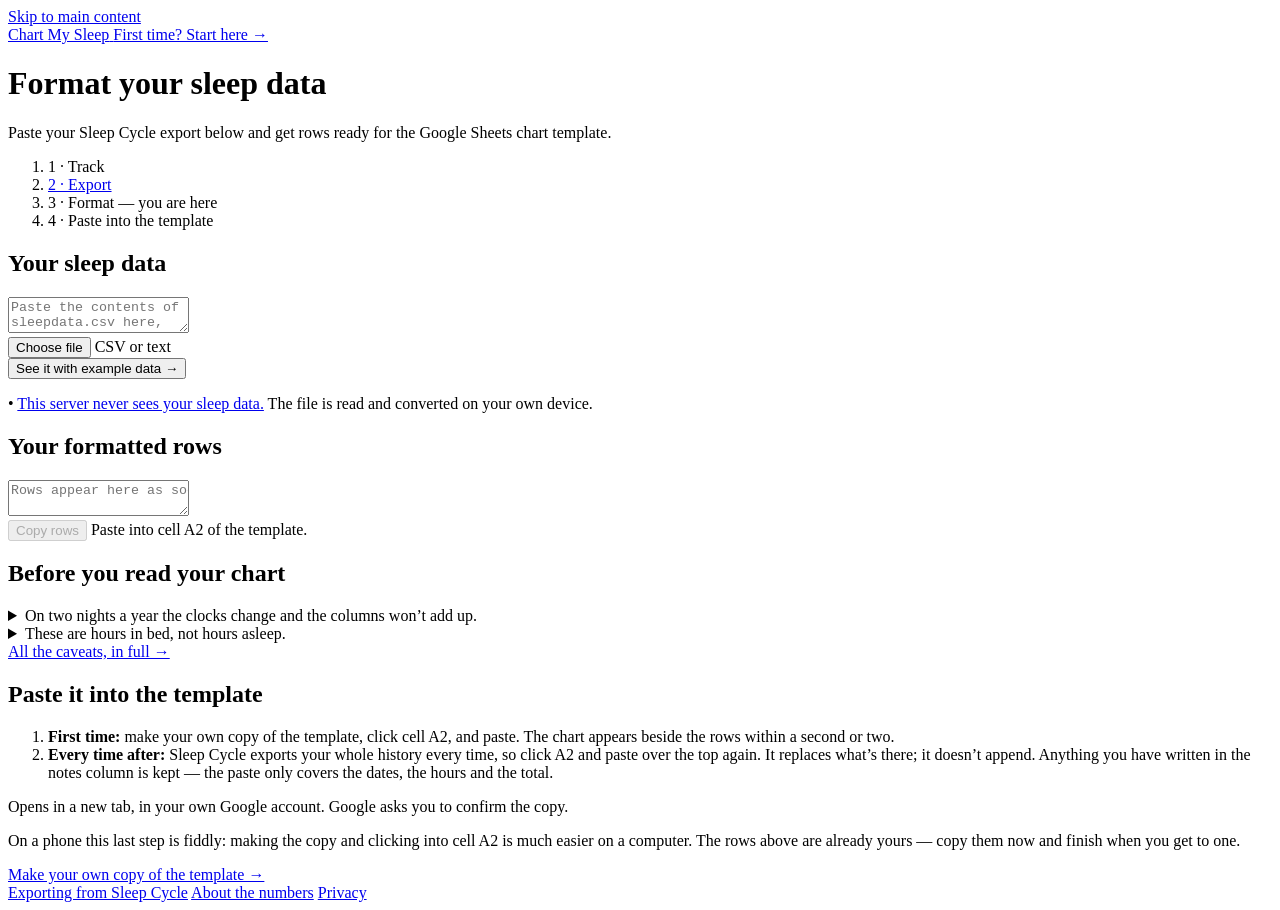
==== docs/chart/index.html @ e3c2ecb9 "feat(errors): give each failure its own message and recovery line The module raised one string for a" ====
<!DOCTYPE html>
<html lang="en">
<head>
<meta charset="utf-8">
<meta name="viewport" content="width=device-width, initial-scale=1">

<title>Format your sleep data — Chart My Sleep</title>
<meta name="description" content="Paste a Sleep Cycle export and get rows ready for the Google Sheets sleep chart template. Runs entirely in your browser; this server never sees your sleep data.">

<meta property="og:type" content="website">
<meta property="og:title" content="Format your sleep data — Chart My Sleep">
<meta property="og:description" content="Paste a Sleep Cycle export and get rows for the Google Sheets chart template. Nothing leaves your browser.">
<meta property="og:url" content="https://josh5a.github.io/sleep-data-processor/chart/">
<meta property="og:image" content="https://josh5a.github.io/sleep-data-processor/images/og-chart.png">
<meta name="twitter:card" content="summary_large_image">

<link rel="icon" href="../favicon.svg" type="image/svg+xml">

<!-- Self-hosted, so preloading is worth it: the wordmark is the largest type on
     the page and a swap-in after first paint is the most visible reflow here.
     crossorigin is required even same-origin, or the preload doesn't match the
     font request and the file is fetched twice. -->
<link rel="preload" href="../fonts/manrope-var.woff2" as="font" type="font/woff2" crossorigin>
<link rel="preload" href="../fonts/vollkorn-400.woff2" as="font" type="font/woff2" crossorigin>

<link rel="stylesheet" href="../fonts.css">
<link rel="stylesheet" href="../tokens.css">
<link rel="stylesheet" href="../style.css">
</head>
<body>

<div class="page">
  <a class="skip" href="#main">Skip to main content</a>

  <div class="shell shell--tool">

    <nav class="masthead" aria-label="Site">
      <a class="lockup" href="../">
        <span class="mark" aria-hidden="true">
          <span class="mark__moon"></span>
          <span class="mark__bars"><span></span><span></span><span></span></span>
        </span>
        <span class="wordmark">Chart My Sleep</span>
      </a>
      <a class="tap masthead__aside" href="../">First time? Start here &rarr;</a>
    </nav>

    <main id="main" tabindex="-1">

      <header class="page-head">
        <h1>Format your sleep data</h1>
        <p class="lede">Paste your Sleep Cycle export below and get rows ready for the Google Sheets chart template.</p>
      </header>

      <!-- Position strip. Steps 1 and 2 are places on this site you may still
           need; 3 is where you are; 4 is not a link, because the template has
           its own section below with the explanation next to it. -->
      <nav class="steps" aria-label="Where you are">
        <ol>
          <!-- Step 1 is not a link: /track was decided against (DESIGN.md §9, and
               the someday list in dev/last-20-plan.md §8). The "not tracking yet?"
               note on / carries it instead. A pill that pointed here 404'd. -->
          <li><span class="pill">1 &middot; Track</span></li>
          <li><a class="pill" href="../export/">2 &middot; Export</a></li>
          <li><span class="pill" aria-current="step">3 &middot; Format &mdash; you are here</span></li>
          <li><span class="pill">4 &middot; Paste into the template</span></li>
        </ol>
      </nav>

      <section class="io">
        <h2 class="section-title" id="lbl-in">Your sleep data</h2>

        <textarea id="input" class="databox" aria-labelledby="lbl-in" spellcheck="false"
          placeholder="Paste the contents of sleepdata.csv here, or drop the file into this box — header row included."></textarea>

        <div class="row">
          <input type="file" id="file" accept=".csv,text/csv,text/plain" hidden
            aria-label="Choose a Sleep Cycle export file">
          <button type="button" class="btn btn--secondary" id="browse">Choose file</button>
          <span class="meta" id="file-label">CSV or text</span>
        </div>

        <!-- L7. A visitor who arrived from a shared link has no export in hand;
             without this, /chart is a dead page for them. -->
        <button type="button" class="demo-link" id="demo">See it with example data &rarr;</button>

        <p class="hint">
          <span class="hint__dot" aria-hidden="true">&bull;</span>
          <span><a class="tap" href="../privacy/">This server never sees your sleep data.</a>
          The file is read and converted on your own device.</span>
        </p>
      </section>

      <section class="error" id="error" role="alert" hidden>
        <span class="error__msg" id="error-msg"></span>
        <span class="error__fix" id="error-fix"></span>
        <a class="tap error__link" id="error-link" href="../export/">See how to export from Sleep Cycle &rarr;</a>
      </section>

      <section class="io io--out">
        <div class="io__head">
          <h2 class="section-title" id="lbl-out">Your formatted rows</h2>
          <span class="status" id="status" aria-live="polite"></span>
        </div>

        <textarea id="output" class="databox" aria-labelledby="lbl-out" readonly wrap="off"
          spellcheck="false" placeholder="Rows appear here as soon as there's data to format."></textarea>

        <div class="row row--wide">
          <button type="button" class="btn" id="copy" disabled>Copy rows</button>
          <span class="meta">Paste into cell A2 of the template.</span>
          <!-- A name change on the element that already has focus is announced
               inconsistently, so the confirmation gets its own live region — and
               says what went to the clipboard, which "Copied" doesn't. -->
          <span class="sr-only" id="copy-announce" aria-live="polite"></span>
        </div>
      </section>

      <!-- Caveats sit between the output and the template link, not after it.
           DESIGN.md §8.6: at the moment they matter, before the user goes to
           look at their chart. The template link opens in a new tab, so
           anything below it is read by nobody on their first pass. -->
      <section class="notes">
        <h2 class="section-title">Before you read your chart</h2>
        <details>
          <summary>On two nights a year the clocks change and the columns won&rsquo;t add up.</summary>
          <p>Twice a year a day isn&rsquo;t 24 hours long. On the night the clocks go back, 1am happens
          twice — both hours land in the single 1am column, so the columns come up an hour short. On
          the night they go forward, 2am never happens at all. Either way the total at the end of the
          row is your real sleep time, so it&rsquo;s the columns that are off, not the total.</p>
        </details>
        <details>
          <summary>These are hours in bed, not hours asleep.</summary>
          <p>The hours come from what Sleep Cycle recorded as time in bed, which runs a little longer
          than the time you were actually asleep.</p>
        </details>
        <a href="../notes/">All the caveats, in full &rarr;</a>
      </section>

      <section class="handoff">
        <h2 class="section-title">Paste it into the template</h2>
        <!-- L2 and L3. The first-time path and the update path are different
             instructions, and the returning user pastes far more often than
             the first-timer does. L3: say what should happen, so a user who
             pastes and sees nothing knows it went wrong. -->
        <ol class="handoff__list">
          <li><strong>First time:</strong> make your own copy of the template, click cell A2, and
          paste. The chart appears beside the rows within a second or two.</li>
          <li><strong>Every time after:</strong> Sleep Cycle exports your whole history every time,
          so click A2 and paste over the top again. It replaces what&rsquo;s there; it doesn&rsquo;t
          append. Anything you have written in the notes column is kept &mdash; the paste only
          covers the dates, the hours and the total.</li>
        </ol>
        <p class="meta">Opens in a new tab, in your own Google account. Google asks you to confirm the copy.</p>
        <!-- L16. The visitor who arrived from a shared link is on a phone and
             cannot comfortably finish the job there. Said once, at the step it
             applies to, and only at the width where it is true. -->
        <p class="meta on-phone">On a phone this last step is fiddly: making the copy and clicking
        into cell A2 is much easier on a computer. The rows above are already yours &mdash; copy them
        now and finish when you get to one.</p>
        <a class="tap handoff__cta" id="template"
          href="https://docs.google.com/spreadsheets/d/1bae1Rd7Ow1-quu7ddtPsrhsauH6KFFqn4suwRdhfGoM/copy"
          target="_blank" rel="noreferrer">Make your own copy of the template &rarr;</a>
      </section>

    </main>

    <footer>
      <a class="tap" href="../export/">Exporting from Sleep Cycle</a>
      <a class="tap" href="../notes/">About the numbers</a>
      <a class="tap" href="../privacy/">Privacy</a>
    </footer>

  </div>
</div>

<script type="module">
// Relative path, not absolute: the site is served from /sleep-data-processor/,
// not the domain root, so /sleep-data-processor.js would 404 (B5.4).
import { processSleepData } from '../sleep-data-processor.js';
import { DEMO_CSV, DEMO_FILENAME } from '../demo-data.js';

const $ = (id) => document.getElementById(id);
const input = $('input'), output = $('output'), status = $('status');
const errorBox = $('error'), errorMsg = $('error-msg'), errorFix = $('error-fix');
const errorLink = $('error-link'), copyBtn = $('copy'), announce = $('copy-announce');
const fileInput = $('file'), fileLabel = $('file-label');

// The module raises the message; the page owns the recovery line and decides
// whether /export is the right place to send someone. DESIGN.md §8.5 and
// README.md §Interactions 6: the fix belongs to the FAILURE, not to the error
// block. A read failure is not a wrong file, so "most of the time this is the
// wrong file" is not said about it and it gets no export link — that advice is
// confident, plausible and wrong, and one shared line teaches people to stop
// reading the block at all.
const RECOVERY = {
    noRows:   { fix: 'Most of the time this is the wrong file.', offerExport: true },
    noTimes:  { fix: 'Most of the time this is the wrong file.', offerExport: true },
    noNights: { fix: 'If you opened or edited the file in a spreadsheet first, export a fresh copy.', offerExport: true },
    unread:   { fix: 'Choose it again, or open it and paste the contents into the box above.', offerExport: false },
};

let copyTimer = 0;

function showError(message, fix, offerExport, clearedRows) {
    errorMsg.textContent = message;
    errorFix.textContent = clearedRows
        ? fix + ' The rows from your last file have been cleared.'
        : fix;
    errorLink.hidden = !offerExport;
    errorBox.hidden = false;
}

// L15. Nights and a date range, not "N sessions → M rows": both halves are
// checkable against what the user expected to find.
function describe(text) {
    const rows = text.split('\n').filter((line) => line !== '');
    if (!rows.length) return '';
    const from = rows[0].split('\t')[0].split(' → ')[0];
    const to = rows[rows.length - 1].split('\t')[0].split(' → ')[1];
    const nights = rows.length.toLocaleString();
    return nights + (rows.length === 1 ? ' night' : ' nights') + ' · ' + from + ' → ' + to;
}

function setOutput(text) {
    output.value = text;
    status.textContent = text ? describe(text) : '';
    copyBtn.disabled = !text;
    resetCopyLabel();
}

function resetCopyLabel() {
    clearTimeout(copyTimer);
    copyBtn.textContent = 'Copy rows';
    copyBtn.classList.remove('btn--copied');
    announce.textContent = '';
}

// Conversion is automatic (L13, decided): output appears as soon as there is
// input. There is no Convert button and no disabled-button state for one.
//
// An empty box and an empty FILE are different events. Clearing the textarea is
// the user undoing something and must return the page to its empty state in
// silence; choosing a file that turns out to be empty is a failure, and saying
// nothing about it is the worst of the three failures in L10 — the person did
// something, nothing happened, and the page offered no account of it. The blank
// string goes to the module in that case so the message has one source.
function convert(text, name, fromFile) {
    const hadOutput = output.value !== '';
    fileLabel.textContent = name || 'CSV or text';
    errorBox.hidden = true;

    if (!text.trim() && !fromFile) { setOutput(''); return; }

    try {
        setOutput(processSleepData(text));
    } catch (e) {
        setOutput('');
        // An unrecognised code would be a module change this page has not caught
        // up with; fall back to the most common cause rather than showing a bare
        // message with no way forward.
        const recovery = RECOVERY[e.code] || RECOVERY.noRows;
        showError(e.message, recovery.fix, recovery.offerExport, hadOutput);
    }
}

function readFile(file) {
    if (!file) return;
    const reader = new FileReader();
    reader.onload = () => {
        input.value = String(reader.result);
        convert(input.value, file.name, true);
    };
    reader.onerror = () => {
        const hadOutput = output.value !== '';
        setOutput('');
        showError("That file couldn't be read.", RECOVERY.unread.fix, RECOVERY.unread.offerExport, hadOutput);
    };
    reader.readAsText(file);
}

input.addEventListener('input', () => convert(input.value, ''));

// The textarea is the drop zone; there is no separate dashed box.
input.addEventListener('dragover', (e) => { e.preventDefault(); input.classList.add('is-dragging'); });
input.addEventListener('dragleave', () => input.classList.remove('is-dragging'));
input.addEventListener('drop', (e) => {
    e.preventDefault();
    input.classList.remove('is-dragging');
    readFile(e.dataTransfer.files && e.dataTransfer.files[0]);
});

$('browse').addEventListener('click', () => fileInput.click());
fileInput.addEventListener('change', () => readFile(fileInput.files && fileInput.files[0]));

$('demo').addEventListener('click', () => {
    input.value = DEMO_CSV;
    convert(DEMO_CSV, DEMO_FILENAME);
    input.focus();
    input.setSelectionRange(0, 0);
});

output.addEventListener('click', () => output.select());

copyBtn.addEventListener('click', () => {
    const rows = output.value.split('\n').filter((line) => line !== '').length;
    const done = () => {
        copyBtn.textContent = 'Copied ' + rows.toLocaleString() + ' rows';
        copyBtn.classList.add('btn--copied');
        announce.textContent = 'Copied ' + rows.toLocaleString() + ' rows to the clipboard.';
        clearTimeout(copyTimer);
        copyTimer = setTimeout(resetCopyLabel, 2200);
    };
    const fallback = () => { output.select(); document.execCommand('copy'); done(); };
    if (navigator.clipboard) navigator.clipboard.writeText(output.value).then(done, fallback);
    else fallback();
});
</script>

</body>
</html>
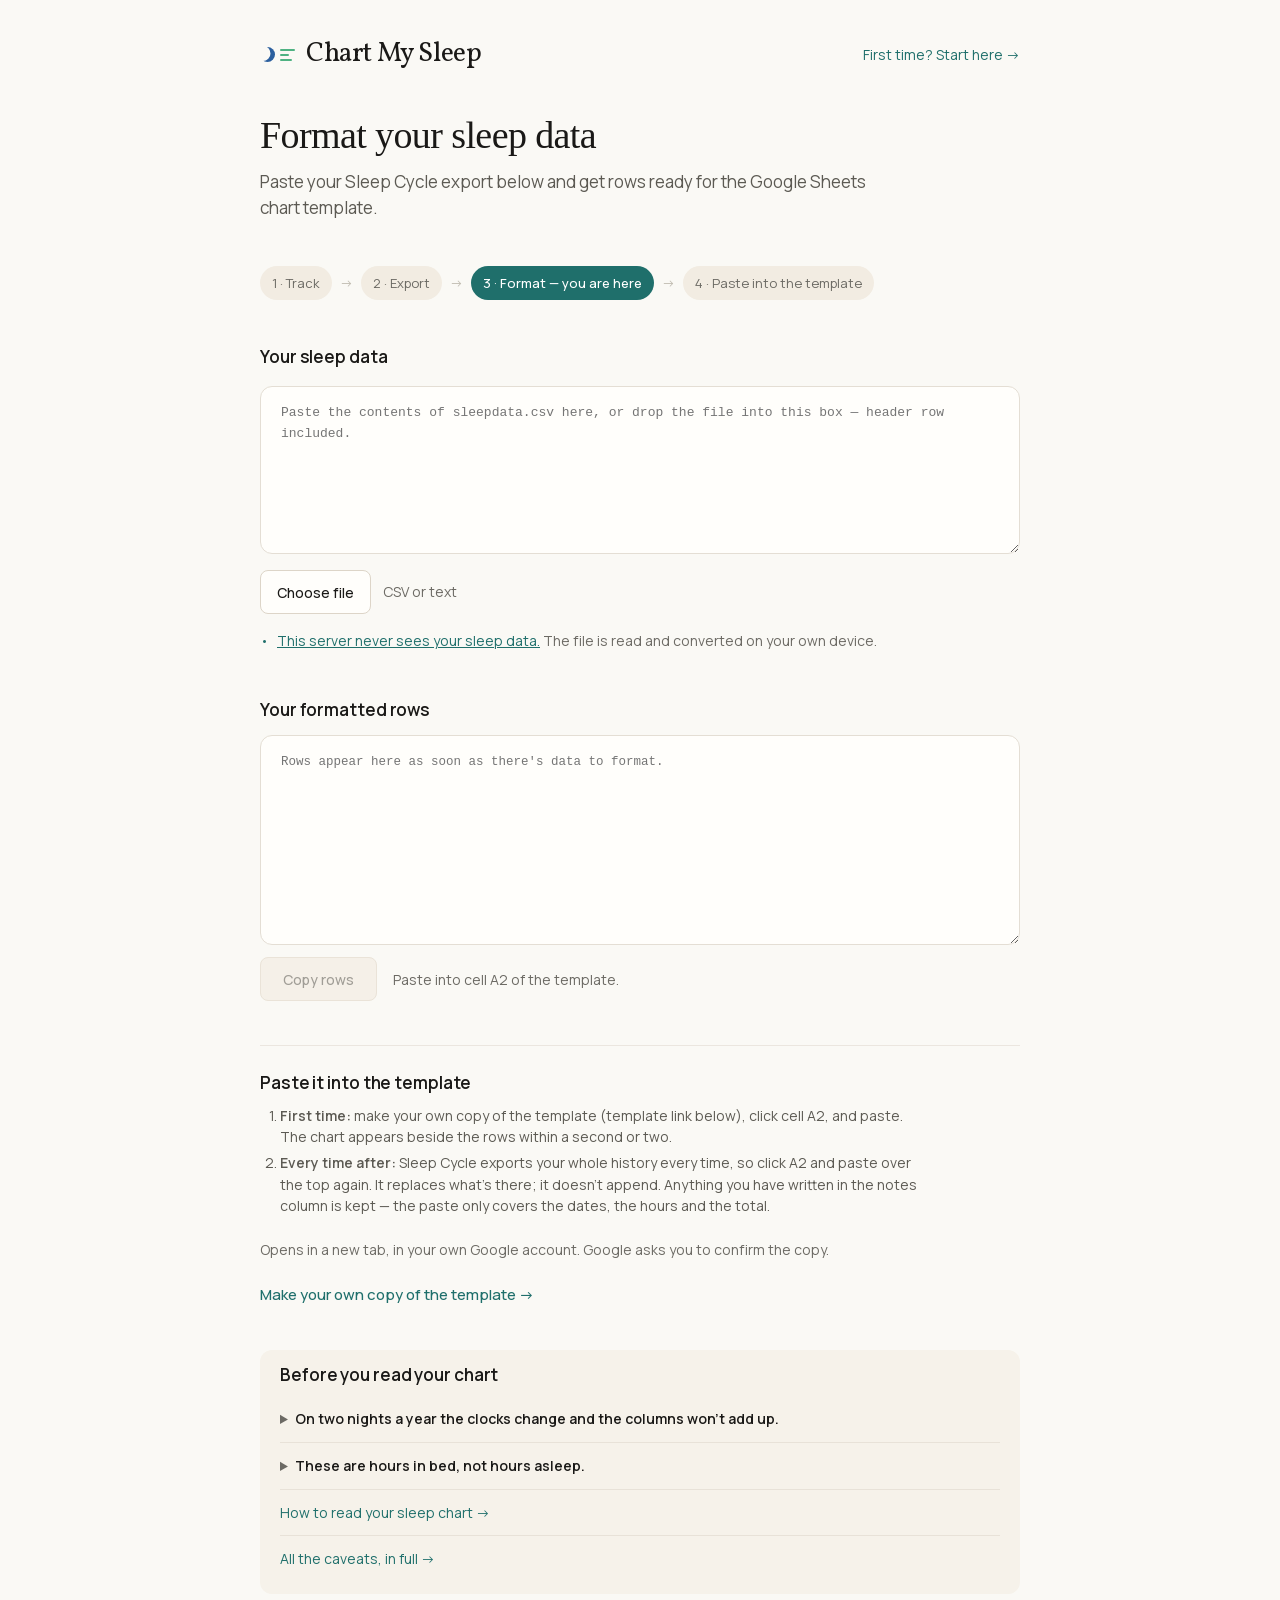
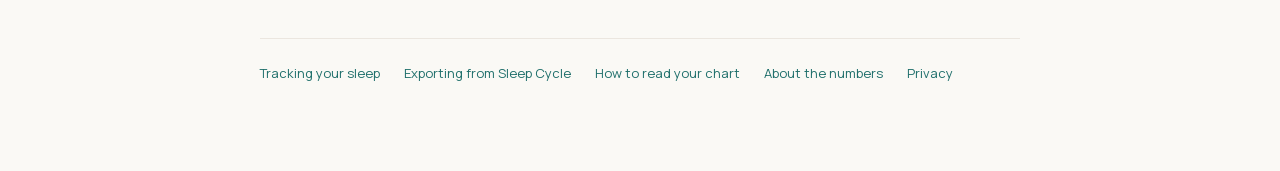
==== commit 1cb4d1c8: "Web tool additions" ====
--- a/docs/chart/index.html
+++ b/docs/chart/index.html
@@ -20,12 +20,12 @@
      the page and a swap-in after first paint is the most visible reflow here.
      crossorigin is required even same-origin, or the preload doesn't match the
      font request and the file is fetched twice. -->
-<link rel="preload" href="../fonts/manrope-var.woff2" as="font" type="font/woff2" crossorigin>
-<link rel="preload" href="../fonts/vollkorn-400.woff2" as="font" type="font/woff2" crossorigin>
-
-<link rel="stylesheet" href="../fonts.css">
-<link rel="stylesheet" href="../tokens.css">
-<link rel="stylesheet" href="../style.css">
+<link rel="preload" href="../assets/fonts/manrope-var.woff2" as="font" type="font/woff2" crossorigin>
+<link rel="preload" href="../assets/fonts/vollkorn-400.woff2" as="font" type="font/woff2" crossorigin>
+
+<link rel="stylesheet" href="../assets/css/fonts.css">
+<link rel="stylesheet" href="../assets/css/tokens.css">
+<link rel="stylesheet" href="../assets/css/style.css">
 </head>
 <body>
 
@@ -53,17 +53,14 @@
       </header>
 
       <!-- Position strip. Steps 1 and 2 are places on this site you may still
-           need; 3 is where you are; 4 is not a link, because the template has
-           its own section below with the explanation next to it. -->
+           need; 3 is where you are; 4 jumps to the template section below,
+           which carries the explanation next to the link itself. -->
       <nav class="steps" aria-label="Where you are">
         <ol>
-          <!-- Step 1 is not a link: /track was decided against (DESIGN.md §9, and
-               the someday list in dev/last-20-plan.md §8). The "not tracking yet?"
-               note on / carries it instead. A pill that pointed here 404'd. -->
-          <li><span class="pill">1 &middot; Track</span></li>
+          <li><a class="pill" href="../track/">1 &middot; Track</a></li>
           <li><a class="pill" href="../export/">2 &middot; Export</a></li>
           <li><span class="pill" aria-current="step">3 &middot; Format &mdash; you are here</span></li>
-          <li><span class="pill">4 &middot; Paste into the template</span></li>
+          <li><a class="pill" href="#paste-into-template">4 &middot; Paste into the template</a></li>
         </ol>
       </nav>
 
@@ -79,10 +76,6 @@
           <button type="button" class="btn btn--secondary" id="browse">Choose file</button>
           <span class="meta" id="file-label">CSV or text</span>
         </div>
-
-        <!-- L7. A visitor who arrived from a shared link has no export in hand;
-             without this, /chart is a dead page for them. -->
-        <button type="button" class="demo-link" id="demo">See it with example data &rarr;</button>
 
         <p class="hint">
           <span class="hint__dot" aria-hidden="true">&bull;</span>
@@ -116,35 +109,14 @@
         </div>
       </section>
 
-      <!-- Caveats sit between the output and the template link, not after it.
-           DESIGN.md §8.6: at the moment they matter, before the user goes to
-           look at their chart. The template link opens in a new tab, so
-           anything below it is read by nobody on their first pass. -->
-      <section class="notes">
-        <h2 class="section-title">Before you read your chart</h2>
-        <details>
-          <summary>On two nights a year the clocks change and the columns won&rsquo;t add up.</summary>
-          <p>Twice a year a day isn&rsquo;t 24 hours long. On the night the clocks go back, 1am happens
-          twice — both hours land in the single 1am column, so the columns come up an hour short. On
-          the night they go forward, 2am never happens at all. Either way the total at the end of the
-          row is your real sleep time, so it&rsquo;s the columns that are off, not the total.</p>
-        </details>
-        <details>
-          <summary>These are hours in bed, not hours asleep.</summary>
-          <p>The hours come from what Sleep Cycle recorded as time in bed, which runs a little longer
-          than the time you were actually asleep.</p>
-        </details>
-        <a href="../notes/">All the caveats, in full &rarr;</a>
-      </section>
-
-      <section class="handoff">
+      <section class="handoff" id="paste-into-template">
         <h2 class="section-title">Paste it into the template</h2>
         <!-- L2 and L3. The first-time path and the update path are different
              instructions, and the returning user pastes far more often than
              the first-timer does. L3: say what should happen, so a user who
              pastes and sees nothing knows it went wrong. -->
         <ol class="handoff__list">
-          <li><strong>First time:</strong> make your own copy of the template, click cell A2, and
+          <li><strong>First time:</strong> make your own copy of the template (template link below), click cell A2, and
           paste. The chart appears beside the rows within a second or two.</li>
           <li><strong>Every time after:</strong> Sleep Cycle exports your whole history every time,
           so click A2 and paste over the top again. It replaces what&rsquo;s there; it doesn&rsquo;t
@@ -163,10 +135,36 @@
           target="_blank" rel="noreferrer">Make your own copy of the template &rarr;</a>
       </section>
 
+      <!-- Caveats sit after the template step. DESIGN.md §Interactions 6:
+           they never stand between the user and the next action. The template
+           link opens in a new tab, so this is read on the way back, once the
+           user has a chart in front of them to check the caveats against. -->
+      <section class="notes">
+        <h2 class="section-title">Before you read your chart</h2>
+        <details>
+          <summary>On two nights a year the clocks change and the columns won&rsquo;t add up.</summary>
+          <p>Twice a year a day isn&rsquo;t 24 hours long. On the night the clocks go back, 1am happens
+          twice — both hours land in the single 1am column, so the columns come up an hour short. On
+          the night they go forward, 2am never happens at all. Either way the total at the end of the
+          row is your real sleep time, so it&rsquo;s the columns that are off, not the total.</p>
+        </details>
+        <details>
+          <summary>These are hours in bed, not hours asleep.</summary>
+          <p>The hours come from what Sleep Cycle recorded as time in bed, which runs a little longer
+          than the time you were actually asleep.</p>
+        </details>
+        <!-- Read on the way back from Sheets, with a chart on screen: the shapes
+             first (the thing they came back for), the caveats second. -->
+        <a href="../howtoread/">How to read your sleep chart &rarr;</a>
+        <a href="../notes/">All the caveats, in full &rarr;</a>
+      </section>
+
     </main>
 
     <footer>
+      <a class="tap" href="../track/">Tracking your sleep</a>
       <a class="tap" href="../export/">Exporting from Sleep Cycle</a>
+      <a class="tap" href="../howtoread/">How to read your chart</a>
       <a class="tap" href="../notes/">About the numbers</a>
       <a class="tap" href="../privacy/">Privacy</a>
     </footer>
@@ -177,8 +175,7 @@
 <script type="module">
 // Relative path, not absolute: the site is served from /sleep-data-processor/,
 // not the domain root, so /sleep-data-processor.js would 404 (B5.4).
-import { processSleepData } from '../sleep-data-processor.js';
-import { DEMO_CSV, DEMO_FILENAME } from '../demo-data.js';
+import { processSleepData } from '../assets/js/sleep-data-processor.js';
 
 const $ = (id) => document.getElementById(id);
 const input = $('input'), output = $('output'), status = $('status');
@@ -292,13 +289,6 @@
 
 $('browse').addEventListener('click', () => fileInput.click());
 fileInput.addEventListener('change', () => readFile(fileInput.files && fileInput.files[0]));
-
-$('demo').addEventListener('click', () => {
-    input.value = DEMO_CSV;
-    convert(DEMO_CSV, DEMO_FILENAME);
-    input.focus();
-    input.setSelectionRange(0, 0);
-});
 
 output.addEventListener('click', () => output.select());
 
--- a/docs/assets/css/fonts.css
+++ b/docs/assets/css/fonts.css
@@ -0,0 +1,85 @@
+/* Chart My Sleep — self-hosted webfaces.
+ *
+ * DESIGN.md §4 specifies Vollkorn for the logotype and Manrope for UI and body.
+ * js-build-plan.md B5.2 forbids external dependencies, which rules out the
+ * Google Fonts CDN the artboards link — so the two faces are subset and served
+ * from this repo instead. Nothing here reaches the network at runtime.
+ *
+ * Built by dev/build-fonts.sh from the upstream variable fonts in google/fonts.
+ * Both are SIL Open Font License 1.1; the licences ship beside the files in
+ * docs/fonts/ because the OFL requires them to travel with the fonts.
+ *
+ * Subset to exactly what this site can render — ASCII, Latin-1, the curly quotes
+ * and dashes the copy uses, and the arrows and middot the UI draws. That last
+ * part is why these are built rather than taken from Google's prebuilt "latin"
+ * slice: that slice has no U+2192, and → is on nearly every page here.
+ *
+ * URLs below are relative to THIS file (docs/), not to the page linking it, so
+ * one stylesheet serves pages at any depth.
+ */
+
+/* One axis-limited variable file covers 400, 500 and 600 — smaller than three
+   static instances, and the axis is clamped to the range the site uses. */
+@font-face {
+  font-family: 'Manrope';
+  font-style: normal;
+  font-weight: 400 600;
+  font-display: swap;
+  src: url('../fonts/manrope-var.woff2') format('woff2');
+}
+
+/* The logotype is one weight at two sizes. Pinned to a static 400. */
+@font-face {
+  font-family: 'Vollkorn';
+  font-style: normal;
+  font-weight: 400;
+  font-display: swap;
+  src: url('../fonts/vollkorn-400.woff2') format('woff2');
+}
+
+/* ---- Metric-matched fallbacks ------------------------------------------------
+ * DESIGN.md §4 requires these: without them the wordmark visibly reflows the
+ * moment Vollkorn replaces Georgia, and `font-display: swap` guarantees that
+ * moment happens on a cold load.
+ *
+ * Each face below is the local font the stack would otherwise reach, bent to the
+ * metrics of the webfont it stands in for. Values are computed from the real
+ * files — `bash dev/build-fonts.sh` prints them — never estimated.
+ *
+ * size-adjust is matched on ADVANCE WIDTH, not on x-height. x-height matching is
+ * the more common recipe and it loses here, measured in a browser over the site's
+ * own copy, because every element is sized by its content and every line-height is
+ * a fixed ratio: what a visitor sees when the real face arrives is horizontal
+ * reflow, so that is what the fallback should null out.
+ *
+ *   wordmark, 27px          body copy, 27px
+ *   width-matched   +0.1%   width-matched   +0.0%   <- shipped
+ *   x-height        -3.6%   x-height        +1.6%
+ *   plain Georgia   +1.3%   plain Arial     -2.4%
+ *   plain serif     -5.2%
+ *
+ * (Measuring this needs `document.fonts.load()` first. Awaiting `document.fonts.ready`
+ * alone measures the fallback and reports it as the webfont — the faces load on first
+ * use, and a probe element that sets font-family and reads its width in the same frame
+ * has not used them yet. An earlier run of this table was wrong for exactly that reason.)
+ */
+
+/* Vollkorn 400 standing in: Georgia */
+@font-face {
+  font-family: 'Vollkorn Fallback';
+  src: local('Georgia'), local('Times New Roman'), local('Liberation Serif');
+  size-adjust: 98.79%;
+  ascent-override: 96.36%;
+  descent-override: 44.64%;
+  line-gap-override: 0%;
+}
+
+/* Manrope 400-600 standing in: Arial */
+@font-face {
+  font-family: 'Manrope Fallback';
+  src: local('Arial'), local('Helvetica'), local('Liberation Sans');
+  size-adjust: 102.55%;
+  ascent-override: 103.95%;
+  descent-override: 29.25%;
+  line-gap-override: 0%;
+}
--- a/docs/assets/css/tokens.css
+++ b/docs/assets/css/tokens.css
@@ -0,0 +1,183 @@
+/* Hallmark · genre: editorial · design-system: DESIGN.md · designed-as-app
+ * Chart My Sleep — token layer. Single source of truth for both artboards.
+ * Every colour, size, space and radius used on / and /chart is named here.
+ * Pages reference tokens by name; no page may inline a raw value.
+ * pre-emit critique: P5 H5 E4 S5 R5 V4
+ */
+
+:root {
+  /* ---- Paper ------------------------------------------------------------
+     DESIGN.md §3: two background tones per page, maximum. Canvas + surface.
+     Warm and sand are small accents, never backgrounds. */
+  --color-canvas:             #faf9f5;
+  --color-surface:            #fffefb;
+  --color-surface-warm:       #f6f2ea;
+  --color-surface-sand:       #f2ece2;
+
+  /* ---- Ink, descending emphasis ----------------------------------------
+     --color-ink-muted is the contrast floor for text. Nothing lighter
+     may carry copy. See --color-ink-faint below. */
+  --color-ink:                #1a1917;
+  --color-ink-body:           #3f3e39;
+  --color-ink-sub:            #5c5a53;
+  --color-ink-muted:          #6c6a64;
+
+  /* Decorative only — 3.23:1 on canvas, fails WCAG AA at every text size
+     on this page. No current use site. Do not reach for it for copy. */
+  --color-ink-faint:          #8e8b82;
+
+  /* ---- Rules and borders ---------------------------------------------- */
+  --color-rule:               #ebe6df;
+  --color-border:             #e8e2d8;
+  --color-border-input:       #e4ded4;
+  --color-border-strong:      #ddd5c8;
+  --color-border-dashed:      #d8d0c2;
+  --color-arrow:              #bdb8ad;
+
+  /* ---- Action ----------------------------------------------------------
+     DECIDED 2026-09-15 (DESIGN.md §3, dev/last-20-plan.md L14): the action
+     teal and the brand blue/green do not share a root, and that is the point —
+     interactive is its own channel. Kept over brand blue because AUDIT.md's
+     eight measured contrast pairs assume #1f6f6b. Every use site reads
+     var(--color-action), so the decision is still one edit to this block plus
+     four derived tints if it is ever revisited. */
+  --color-action:             #1f6f6b;
+  --color-action-hover:       #17544f;
+  --color-action-tint:        #f1f7f6;
+  --color-action-tint-border: #b7d5d0;
+  --color-action-tint-ink:    #3d6a67;
+  --color-on-action:          #ffffff;
+
+  /* ---- Brand — the mark and its eyebrow only.
+     Never means "clickable". DESIGN.md §3. */
+  --color-brand-moon:         #2b5f9e;
+  --color-brand-bars:         #4eb282;
+
+  /* ---- Status ---------------------------------------------------------- */
+  --color-error-bg:           #fbf0ee;
+  --color-error-border:       #eed9d4;
+  --color-error-ink:          #99392f;
+  --color-error-ink-2:        #8a5850;
+  --color-success-tint:       #e7f0ee;
+
+  /* ---- Disabled — one recipe, DESIGN.md §6 ----------------------------- */
+  --color-disabled-bg:        #f5f0e8;
+  --color-disabled-ink:       #a09d96;
+  --color-disabled-border:    #eae3d8;
+
+  /* ---- Selection and focus --------------------------------------------- */
+  --color-selection:          #cfe4e1;
+
+  /* Data-box focus. Two layers: a canvas-coloured gap, then a solid 2px ring in
+     the action colour — visually the same treatment as the `outline: 2px` +
+     `outline-offset: 2px` that every link and button gets, but drawn with a
+     box-shadow so it follows the 12px radius and costs no layout shift.
+     The previous 12%-alpha ring measured under 1.3:1 against canvas, which left
+     a 1px border colour change carrying the whole indicator on the two controls
+     the tool page exists for. DESIGN.md §6. */
+  --focus-ring:               0 0 0 2px var(--color-canvas), 0 0 0 4px var(--color-action);
+
+  /* ---- Type roles ------------------------------------------------------
+     One stack per role. A role never varies its fallbacks between pages —
+     that is what put two unrelated serifs on one page before. */
+  --font-logotype: "Vollkorn", "Vollkorn Fallback", Georgia, serif;
+  --font-display:  Georgia, "Iowan Old Style", "Times New Roman", serif;
+  --font-ui:       "Manrope", "Manrope Fallback", -apple-system, BlinkMacSystemFont, "Segoe UI", system-ui, sans-serif;
+
+  /* The two "… Fallback" entries are not extra typefaces: each is the local font
+     the stack would reach anyway, bent to the webfont's metrics in fonts.css, so
+     nothing reflows when the real face swaps in. DESIGN.md §4. --font-display is
+     Georgia by choice rather than by fallback, so it needs no such entry. */
+  --font-data:     ui-monospace, SFMono-Regular, Menlo, Consolas, monospace;
+
+  /* ---- Type scale ------------------------------------------------------
+     The wordmark is the largest type on every page — larger than the h1
+     beneath it. DESIGN.md §4. --text-logotype clamps so that rule still
+     holds at 320px, where a fixed 46px overflows the column. */
+  --text-logotype:    clamp(30px, 9vw, 46px);
+  --text-logotype-sm: clamp(22px, 6.5vw, 27px);
+  --text-h1:          38px;
+  --text-h1-sm:       32px;
+  --text-h2:          28px;
+  --text-h3:          22px;
+  --text-h2-ui:       17px;
+  --text-lede:        19px;
+  --text-body:        16px;
+  --text-ui:          15px;
+  /* --text-sm is the floor for a sentence. --text-xs and below are for labels,
+     counts and captions only. The ink ladder lost its floor the same way before
+     --color-ink-faint was retired: a tier scoped to "meta only" drifts onto
+     copy unless the rule names what the tier is NOT for. */
+  --text-sm:          14px;
+  --text-xs:          13px;
+  --text-2xs:         12px;
+  --text-eyebrow:     11px;
+  --text-data-in:     13px;
+  --text-data-out:    12.5px;
+
+  /* ---- Tracking -------------------------------------------------------- */
+  --track-logotype:  -0.8px;
+  --track-h1:        -0.6px;
+  --track-h2:        -0.5px;
+  --track-tight:     -0.4px;
+  --track-ui:        -0.1px;
+  --track-eyebrow:    1.1px;
+
+  /* ---- Leading --------------------------------------------------------- */
+  --leading-body:    1.55;
+  --leading-display: 1.18;
+  --leading-tight:   1.1;
+  --leading-data:    1.6;
+  --leading-data-out:1.7;
+
+  /* ---- Space — 4pt scale ----------------------------------------------
+     Mark geometry (the 7/5/3.5px lockup proportions) is NOT on this scale
+     and is exempt by design: those are figure proportions of the logo, and
+     snapping them would distort the mark. They live in DESIGN.md §7 and
+     move to the SVG at port time. */
+  --space-3xs:  4px;
+  --space-2xs:  8px;
+  --space-xs:  12px;
+  --space-sm:  16px;
+  --space-ms:  20px;
+  --space-md:  24px;
+  --space-lg:  40px;
+  --space-xl:  44px;
+  --space-2xl: 60px;
+  --space-3xl: 88px;
+  --space-gutter: 24px;
+
+  /* ---- Measure --------------------------------------------------------- */
+  --measure-lede:  40ch;
+  --measure-mid:   62ch;
+  --measure-wide:  66ch;
+  --measure-prose: 72ch;
+  --column-home:  820px;
+  --column-tool:  760px;
+
+  /* ---- Radii ----------------------------------------------------------- */
+  --radius-pill:   999px;
+  --radius-card:    12px;
+  --radius-button:   8px;
+  --radius-image:    6px;
+  --radius-bar:      2px;
+
+  /* ---- Breakpoint ------------------------------------------------------
+     One breakpoint. Below it the two multi-column grids on / collapse to a
+     single column and the step arrows drop. DESIGN.md §5. */
+  --bp-stack: 700px;
+}
+
+/* ---- Breakpoint overrides ----------------------------------------------
+   iOS Safari zooms the page when a focused form control renders below 16px,
+   and does not zoom back out — so a user pasting their export on a phone
+   ends up scaled and scrolled sideways. The data tokens are the only ones
+   that land inside a form control, so they are the only ones raised.
+   Kept in step with --bp-stack above; custom properties can't be read inside
+   a media query, so the value is repeated by hand. */
+@media (max-width: 700px) {
+  :root {
+    --text-data-in:  16px;
+    --text-data-out: 16px;
+  }
+}
--- a/docs/assets/css/style.css
+++ b/docs/assets/css/style.css
@@ -0,0 +1,833 @@
+/* Chart My Sleep — site stylesheet.
+ *
+ * Ported from the design artboards in dev/design/. Those keep every value in a
+ * style attribute so the canvas editor can reach it; a built page has no such
+ * constraint, so the same values live here as classes. tokens.css stays the
+ * single source of truth: no raw colour, size, space or radius may appear
+ * below, only var(--token). DESIGN.md is authoritative for all of it.
+ */
+
+/* ---- Page frame ---------------------------------------------------------- */
+
+html, body { overflow-x: clip; }
+
+/* The UA's [hidden] rule is display:none at the same specificity as a class, and
+   author styles win — so every `display:` below would quietly un-hide an element
+   the script hid. Stated once, here, rather than remembered at each use site. */
+[hidden] { display: none !important; }
+
+/* Every <img> on the site carries width and height attributes, so the browser
+   reserves the right box before the file arrives and nothing reflows on load.
+   Those attributes are presentational hints, not just metadata: a rule that
+   sets only `width` leaves the height hint standing, and the image draws at the
+   CSS width by the attribute's pixel HEIGHT — squashed, at whatever ratio the
+   two numbers happen to make. `height: auto` is what turns the pair back into
+   an aspect ratio, and it has to be stated once here rather than remembered at
+   each use site, because the failure is silent: the image is there, it is the
+   right image, and only its proportions are wrong. */
+img { max-width: 100%; height: auto; }
+
+body {
+  margin: 0;
+  background: var(--color-canvas);
+  color: var(--color-ink-body);
+  font-family: var(--font-ui);
+  font-size: var(--text-body);
+  line-height: var(--leading-body);
+  -webkit-font-smoothing: antialiased;
+  text-wrap: pretty;
+}
+
+.page {
+  min-height: 100vh;
+  box-sizing: border-box;
+  padding: var(--space-lg) var(--space-gutter) var(--space-3xl);
+  display: flex;
+  justify-content: center;
+}
+
+.shell {
+  width: 100%;
+  display: flex;
+  flex-direction: column;
+}
+
+.shell--tool { max-width: var(--column-tool); gap: var(--space-xl); }
+.shell--home { max-width: var(--column-home); gap: var(--space-2xl); }
+
+main { display: flex; flex-direction: column; }
+.shell--tool main { gap: var(--space-xl); }
+.shell--home main { gap: var(--space-2xl); }
+main:focus { outline: none; }
+
+/* break-word, not anywhere: `anywhere` permits a break mid-word even when the
+   line could break at a space. No `hyphens: auto` — it hyphenates headings. */
+h1, h2, h3 { overflow-wrap: break-word; min-width: 0; }
+
+/* ---- Links, focus, selection --------------------------------------------- */
+
+a { color: var(--color-action); }
+a:hover { color: var(--color-action-hover); }
+textarea { font-family: inherit; }
+::selection { background: var(--color-selection); }
+
+/* Never animated: the ring has to appear the instant focus lands. No radius
+   here — an outline already follows the element's own. */
+a:focus-visible,
+button:focus-visible,
+summary:focus-visible,
+input:focus-visible {
+  outline: 2px solid var(--color-action);
+  outline-offset: 2px;
+}
+summary::marker { color: var(--color-ink-muted); }
+
+/* Hit-area extension for inline links, per the 44x44 floor. */
+.tap { position: relative; }
+.tap::before { content: ""; position: absolute; inset-block: -12px; inset-inline: -8px; }
+
+.skip { position: absolute; left: -9999px; top: 0; }
+.skip:focus {
+  left: var(--space-md);
+  top: var(--space-md);
+  z-index: 10;
+  padding: var(--space-2xs) var(--space-xs);
+  background: var(--color-action);
+  color: var(--color-on-action);
+  border-radius: var(--radius-button);
+  font-size: var(--text-sm);
+  font-weight: 500;
+  text-decoration: none;
+}
+
+.sr-only {
+  position: absolute;
+  width: 1px;
+  height: 1px;
+  overflow: hidden;
+  clip-path: inset(50%);
+  white-space: nowrap;
+}
+
+/* ---- The mark ------------------------------------------------------------
+   Lockup geometry is exempt from the 4pt scale (DESIGN.md §5): these are
+   proportions of the logo, not layout spacing. */
+
+.masthead {
+  display: flex;
+  align-items: center;
+  justify-content: space-between;
+  gap: var(--space-sm);
+  flex-wrap: wrap;
+}
+
+.lockup {
+  display: flex;
+  align-items: center;
+  gap: 11px;
+  text-decoration: none;
+  color: var(--color-ink);
+  min-width: 0;
+}
+.mark { display: flex; align-items: center; gap: 5px; flex: none; }
+.mark__moon {
+  display: block;
+  width: 15px;
+  height: 15px;
+  border-radius: 50%;
+  box-shadow: inset -4.5px -1.1px 0 0 var(--color-brand-moon);
+}
+.mark__bars { display: flex; flex-direction: column; gap: 2.5px; }
+.mark__bars span {
+  display: block;
+  height: 2.5px;
+  border-radius: var(--radius-bar);
+  background: var(--color-brand-bars);
+}
+.mark__bars span:nth-child(1) { width: 15px; }
+.mark__bars span:nth-child(2) { width: 9px; }
+.mark__bars span:nth-child(3) { width: 12px; }
+
+.wordmark {
+  font-family: var(--font-logotype);
+  font-size: var(--text-logotype-sm);
+  line-height: var(--leading-tight);
+  letter-spacing: var(--track-tight);
+  min-width: 0;
+}
+
+.masthead__aside { font-size: var(--text-sm); text-decoration: none; white-space: nowrap; }
+
+/* ---- Headings ------------------------------------------------------------ */
+
+.page-head { display: flex; flex-direction: column; gap: var(--space-xs); }
+
+h1 {
+  margin: 0;
+  font-family: var(--font-display);
+  font-weight: 400;
+  font-size: var(--text-h1);
+  line-height: 1.14;
+  letter-spacing: var(--track-h1);
+  color: var(--color-ink);
+}
+
+.lede {
+  margin: 0;
+  max-width: var(--measure-mid);
+  font-size: var(--text-h2-ui);
+  color: var(--color-ink-sub);
+}
+
+.section-title {
+  margin: 0;
+  font-size: var(--text-h2-ui);
+  font-weight: 600;
+  color: var(--color-ink);
+  letter-spacing: var(--track-ui);
+}
+
+/* ---- Position strip ------------------------------------------------------
+   An ordered list inside a labelled nav, so "3 of 4" is structural rather than
+   a styling coincidence — the arrows are ::after on the items, never spans an
+   assistive technology has to be told to ignore. DESIGN.md §5. */
+
+.steps ol {
+  display: flex;
+  align-items: center;
+  gap: var(--space-2xs);
+  flex-wrap: wrap;
+  list-style: none;
+  margin: 0;
+  padding: 0;
+  font-size: var(--text-xs);
+}
+.steps li { display: flex; align-items: center; gap: var(--space-2xs); }
+.steps li:not(:last-child)::after { content: "\2192"; color: var(--color-arrow); }
+
+.pill {
+  position: relative;
+  padding: 7px var(--space-xs);
+  border-radius: var(--radius-pill);
+  background: var(--color-surface-sand);
+  color: var(--color-ink-muted);
+  text-decoration: none;
+  white-space: nowrap;
+}
+/* Vertical only: the 8px gap between pills is already the minimum spacing
+   between adjacent targets, so there is nothing to spend sideways. */
+.pill::before { content: ""; position: absolute; inset-block: -5px; inset-inline: 0; }
+.pill[aria-current="step"] {
+  background: var(--color-action);
+  color: var(--color-on-action);
+  font-weight: 500;
+}
+/* Hover is the only signal separating a pill that navigates from one that
+   doesn't, so it belongs on the anchor selector, not on every pill.
+   #eae3d8 is also --color-disabled-border: one value, two roles (DESIGN.md §6). */
+a.pill:hover { background: var(--color-disabled-border); color: var(--color-ink); }
+a.pill:active { transform: translateY(1px); }
+
+/* ---- Data boxes ---------------------------------------------------------- */
+
+.io { display: flex; flex-direction: column; gap: var(--space-sm); }
+.io--out { gap: var(--space-xs); }
+
+.io__head {
+  display: flex;
+  align-items: baseline;
+  justify-content: space-between;
+  gap: var(--space-sm);
+  flex-wrap: wrap;
+}
+
+.databox {
+  width: 100%;
+  box-sizing: border-box;
+  resize: vertical;
+  padding: var(--space-sm) var(--space-ms);
+  background: var(--color-surface);
+  border: 1px solid var(--color-border-input);
+  border-radius: var(--radius-card);
+  color: var(--color-ink);
+  font-family: var(--font-data);
+  outline: none;
+}
+.databox:focus {
+  border-color: var(--color-action);
+  box-shadow: var(--focus-ring);
+}
+
+#input {
+  min-height: 168px;
+  font-size: var(--text-data-in);
+  line-height: var(--leading-data);
+}
+/* The input textarea *is* the drop zone; no separate dashed box. DESIGN.md §6. */
+#input.is-dragging {
+  background: var(--color-action-tint);
+  border-style: dashed;
+  border-color: var(--color-action);
+}
+
+#output {
+  height: 210px;
+  font-size: var(--text-data-out);
+  line-height: var(--leading-data-out);
+  white-space: pre;
+  overflow: auto;
+}
+
+.row {
+  display: flex;
+  align-items: center;
+  gap: var(--space-xs);
+  flex-wrap: wrap;
+}
+.row--wide { gap: var(--space-sm); }
+
+.meta { font-size: var(--text-sm); color: var(--color-ink-muted); }
+.status { min-height: 1lh; font-size: var(--text-xs); color: var(--color-ink-muted); }
+
+.hint {
+  margin: 0;
+  display: flex;
+  gap: var(--space-2xs);
+  align-items: baseline;
+  font-size: var(--text-sm);
+  color: var(--color-ink-muted);
+}
+.hint__dot { color: var(--color-action); }
+
+/* ---- Buttons — one disabled recipe for every button on the site (§6) ------ */
+
+.btn {
+  height: 44px;              /* 44, not 42: the touch-target floor. */
+  padding: 0 22px;
+  border: 1px solid var(--color-action);
+  border-radius: var(--radius-button);
+  background: var(--color-action);
+  color: var(--color-on-action);
+  font-family: inherit;
+  font-size: var(--text-sm);
+  font-weight: 500;
+  cursor: pointer;
+}
+.btn:hover { background: var(--color-action-hover); border-color: var(--color-action-hover); }
+.btn:active { transform: translateY(1px); }
+
+.btn--secondary {
+  height: 44px;
+  padding: 0 var(--space-sm);
+  background: var(--color-surface);
+  color: var(--color-ink);
+  border: 1px solid var(--color-border-strong);
+}
+.btn--secondary:hover { background: var(--color-surface); border-color: var(--color-action); }
+
+.btn[disabled],
+.btn--secondary[disabled] {
+  background: var(--color-disabled-bg);
+  color: var(--color-disabled-ink);
+  border: 1px solid var(--color-disabled-border);
+  cursor: not-allowed;
+  transform: none;
+}
+
+.btn--copied {
+  background: var(--color-success-tint);
+  color: var(--color-action-hover);
+  border-color: var(--color-action-tint-border);
+}
+
+/* ---- Error block --------------------------------------------------------- */
+
+.error {
+  padding: var(--space-sm) var(--space-ms);
+  background: var(--color-error-bg);
+  border: 1px solid var(--color-error-border);
+  border-radius: var(--radius-card);
+  display: flex;
+  flex-direction: column;
+  gap: var(--space-3xs);
+}
+.error__msg { font-size: var(--text-sm); font-weight: 600; color: var(--color-error-ink); }
+.error__fix { font-size: var(--text-sm); color: var(--color-error-ink-2); }
+.error__link {
+  font-size: var(--text-sm);
+  color: var(--color-error-ink-2);
+  text-decoration: none;
+  align-self: flex-start;
+}
+
+/* ---- Notes / caveats ----------------------------------------------------- */
+
+.notes {
+  display: flex;
+  flex-direction: column;
+  padding: var(--space-xs) var(--space-ms);
+  background: var(--color-surface-warm);
+  border-radius: var(--radius-card);
+}
+.notes > .section-title { padding-bottom: var(--space-2xs); }
+.notes > details + details,
+.notes > a { border-top: 1px solid var(--color-border); }
+.notes summary {
+  cursor: pointer;
+  padding: var(--space-xs) 0;
+  font-size: var(--text-sm);
+  font-weight: 600;
+  color: var(--color-ink);
+}
+.notes details p {
+  margin: 0 0 var(--space-xs);
+  max-width: var(--measure-prose);
+  font-size: var(--text-sm);
+  color: var(--color-ink-sub);
+}
+.notes > a { padding: var(--space-xs) 0; font-size: var(--text-sm); text-decoration: none; }
+
+/* ---- Template handoff ---------------------------------------------------- */
+
+.handoff {
+  display: flex;
+  flex-direction: column;
+  gap: var(--space-2xs);
+  border-top: 1px solid var(--color-rule);
+  padding-top: var(--space-md);
+  /* Step 4 in the position strip jumps here; without this the rule lands
+     flush against the viewport edge and the section reads as cut off. */
+  scroll-margin-top: var(--space-md);
+}
+.handoff__list {
+  margin: 0;
+  padding-left: var(--space-ms);
+  display: flex;
+  flex-direction: column;
+  gap: var(--space-3xs);
+  max-width: var(--measure-prose);
+  font-size: var(--text-sm);
+  color: var(--color-ink-sub);
+}
+.handoff__cta { font-size: var(--text-ui); font-weight: 500; text-decoration: none; }
+
+/* ---- Footer -------------------------------------------------------------- */
+
+footer {
+  border-top: 1px solid var(--color-rule);
+  padding-top: var(--space-md);
+  display: flex;
+  gap: var(--space-md);
+  flex-wrap: wrap;
+  font-size: var(--text-xs);
+  color: var(--color-ink-muted);
+}
+footer a { text-decoration: none; white-space: nowrap; }
+
+/* The current page in the footer is a span, not a link: it would point at
+   itself. It still needs the colour, since it sits next to the other four. */
+footer [aria-current="page"] { white-space: nowrap; color: var(--color-ink-sub); }
+
+/* ---- Prose pages ---------------------------------------------------------
+   /notes, /privacy, /export and /howtoread are one column of prose (DESIGN.md
+   §9): Georgia h1 and h2, Manrope body at the wide measure, no cards. Severity
+   and sequence are carried by ORDER, never by colour. Ported from
+   Notes.dc.html and Privacy.dc.html, which state the same values inline. */
+
+/* The prose lede is the editorial one — larger, darker, at the lede measure.
+   /chart's .lede is a UI subtitle and deliberately differs. */
+.lede--prose {
+  max-width: var(--measure-lede);
+  font-size: var(--text-lede);
+  line-height: 1.5;
+  color: var(--color-ink-body);
+}
+
+.stamp { margin: 0; font-size: var(--text-xs); color: var(--color-ink-muted); }
+
+/* Section rhythm: every section after the header opens with the rule. */
+.sec { border-top: 1px solid var(--color-rule); padding-top: var(--space-lg); }
+
+.prose { display: flex; flex-direction: column; gap: var(--space-sm); }
+.prose p { margin: 0; max-width: var(--measure-wide); }
+
+.prose h2,
+h2.display {
+  margin: 0;
+  font-family: var(--font-display);
+  font-weight: 400;
+  font-size: var(--text-h2);
+  line-height: 1.2;
+  letter-spacing: var(--track-h2);
+  color: var(--color-ink);
+}
+
+/* Manrope labels a block; Georgia does the talking. Used for the "why it's
+   drawn this way" subheads inside a caveat. */
+.subhead {
+  margin: 0;
+  font-size: var(--text-ui);
+  font-weight: 600;
+  letter-spacing: var(--track-ui);
+  color: var(--color-ink);
+}
+
+/* Em-dash markers in the action hue — the only ornament on a prose page. */
+.dash-list {
+  margin: 0;
+  padding: 0;
+  list-style: none;
+  display: grid;
+  gap: var(--space-xs);
+  max-width: var(--measure-wide);
+}
+.dash-list > li {
+  display: grid;
+  grid-template-columns: var(--space-sm) minmax(0, 1fr);
+  gap: var(--space-xs);
+  align-items: baseline;
+}
+.dash-list__mark { color: var(--color-action); }
+
+/* Note block (DESIGN.md §6): the one place a prose page changes tone. */
+.note {
+  background: var(--color-surface-warm);
+  border-radius: var(--radius-card);
+  padding: var(--space-xs) var(--space-ms);
+  max-width: var(--measure-wide);
+  font-size: var(--text-sm);
+  color: var(--color-ink-sub);
+}
+
+/* A second line under the lede, setting the reading order of the sections
+   below. Smaller and quieter than the lede so the header still has one voice. */
+.subtitle { margin: 0; max-width: var(--measure-wide); font-size: var(--text-ui); color: var(--color-ink-muted); }
+
+/* A value quoted out of the tool's own output, inside prose. */
+.data-inline { font-family: var(--font-data); font-size: var(--text-data-in); }
+
+.dash-list strong { font-weight: 600; color: var(--color-ink); }
+
+/* A link that closes a prose section, at UI size rather than body size. */
+.prose .more { font-size: var(--text-ui); }
+.prose .more a { text-decoration: none; }
+
+/* ---- Homepage ------------------------------------------------------------
+   Ported from Homepage.dc.html. The home column is wider than the tool column
+   (--column-home) and the masthead is the large lockup rather than a link:
+   this is the page it would point at. */
+
+.masthead--home { display: flex; align-items: center; gap: var(--space-sm); color: var(--color-ink); }
+.mark--lg { gap: 7px; }
+.mark--lg .mark__moon { width: 25px; height: 25px; box-shadow: inset -7.5px -1.9px 0 0 var(--color-brand-moon); }
+.mark--lg .mark__bars { gap: 4px; }
+.mark--lg .mark__bars span { height: 3.5px; }
+.mark--lg .mark__bars span:nth-child(1) { width: 25px; }
+.mark--lg .mark__bars span:nth-child(2) { width: 15px; }
+.mark--lg .mark__bars span:nth-child(3) { width: 20px; }
+/* The wordmark clamps (tokens.css) so it cannot overflow at 320px — AUDIT C2. */
+.wordmark--lg { font-size: var(--text-logotype); letter-spacing: var(--track-logotype); color: var(--color-ink); }
+
+.hero { display: flex; flex-direction: column; gap: var(--space-md); }
+.hero__block { display: flex; flex-direction: column; gap: var(--space-sm); }
+/* The home h1 is the smaller display size: it sits under a 46px wordmark and
+   must not outrank it. DESIGN.md §4. */
+.hero h1 { font-size: var(--text-h1-sm); line-height: var(--leading-display); }
+.hero__meta { margin: 0; font-size: var(--text-ui); color: var(--color-ink-muted); }
+
+/* Two columns: the argument, and the thing it is an argument about. */
+.why {
+  display: grid;
+  grid-template-columns: minmax(0, 1fr) minmax(0, 1fr);
+  gap: var(--space-lg);
+  align-items: start;
+}
+.why__col { display: flex; flex-direction: column; gap: var(--space-ms); min-width: 0; }
+.why__label { margin: 0; font-size: var(--text-ui); color: var(--color-ink-muted); }
+.why__list { margin: 0; padding: 0; list-style: none; display: grid; gap: var(--space-sm); }
+.why__list > li {
+  display: grid;
+  grid-template-columns: var(--space-md) minmax(0, 1fr);
+  gap: var(--space-xs);
+  align-items: baseline;
+  color: var(--color-ink-body);
+}
+.why__n { font-family: var(--font-display); color: var(--color-action); }
+.pull {
+  margin: 0;
+  font-family: var(--font-display);
+  font-size: var(--text-lede);
+  font-style: italic;
+  line-height: 1.4;
+  color: var(--color-ink);
+}
+
+.figure { margin: 0; display: flex; flex-direction: column; gap: var(--space-2xs); min-width: 0; }
+.figure__frame {
+  border: 1px solid var(--color-border);
+  border-radius: var(--radius-card);
+  background: var(--color-surface);
+  padding: var(--space-2xs);
+}
+/* The asset's own aspect ratio, not a chosen one: at 16/10 the frame cropped a
+   fifth off a screenshot that is already a deliberate 21-night excerpt. */
+.figure__frame img { display: block; width: 100%; border-radius: var(--radius-image); }
+.figure figcaption { font-size: var(--text-sm); color: var(--color-ink-muted); }
+
+/* The four steps. The sequence is the ordered list and the numeral is how a
+   sighted reader sees it; the arrow is ornament and is drawn in the gap, so it
+   can disappear on a phone without taking the order with it (AUDIT C1). */
+.flow {
+  display: grid;
+  grid-template-columns: repeat(4, minmax(0, 1fr));
+  gap: 0 var(--space-lg);
+  align-items: stretch;
+  counter-reset: step;
+  list-style: none;
+  margin: 0;
+  padding: 0;
+}
+.flow > li {
+  position: relative;
+  counter-increment: step;
+  display: flex;
+  flex-direction: column;
+  gap: var(--space-2xs);
+  padding: var(--space-sm) var(--space-ms);
+  background: var(--color-surface);
+  border: 1px solid var(--color-border);
+  border-radius: var(--radius-card);
+  box-sizing: border-box;
+}
+.flow > li[aria-current="step"] { background: var(--color-action-tint); border-color: var(--color-action-tint-border); }
+.step-title { font-size: var(--text-ui); font-weight: 600; color: var(--color-ink); }
+.step-title::before {
+  content: counter(step) ". ";
+  font-family: var(--font-display);
+  font-weight: 400;
+  color: var(--color-action);
+}
+.flow > li[aria-current="step"] .step-title { color: var(--color-action-hover); }
+.flow > li[aria-current="step"] .step-title::before { color: var(--color-action-hover); }
+.step-note { font-size: var(--text-xs); color: var(--color-ink-muted); }
+.flow > li[aria-current="step"] .step-note { color: var(--color-action-tint-ink); }
+/* margin-top:auto pushes the link to the card floor, so the four links
+   line up even when a card carries no step-note. */
+.step-link { font-size: var(--text-sm); text-decoration: none; margin-top: auto; padding-top: var(--space-2xs); }
+.flow > li:not(:last-child)::after {
+  content: "\2192";
+  position: absolute;
+  right: calc(var(--space-lg) * -1);
+  width: var(--space-lg);
+  top: var(--space-sm);
+  text-align: center;
+  color: var(--color-arrow);
+  font-size: var(--text-ui);
+  line-height: var(--leading-body);
+}
+
+/* The one moment the page asks for something: no rule above it, warm block
+   behind it. The rhythm changes here and nowhere else. */
+.cta {
+  display: flex;
+  flex-direction: column;
+  align-items: flex-start;
+  gap: var(--space-ms);
+  background: var(--color-surface-warm);
+  border-radius: var(--radius-card);
+  padding: var(--space-lg) var(--space-lg) var(--space-xl);
+}
+.btn-link {
+  display: inline-flex;
+  align-items: center;
+  gap: var(--space-2xs);
+  height: 48px;
+  padding: 0 var(--space-md);
+  background: var(--color-action);
+  color: var(--color-on-action);
+  border-radius: var(--radius-button);
+  font-size: var(--text-ui);
+  font-weight: 500;
+  text-decoration: none;
+  white-space: nowrap;
+}
+.btn-link:hover { background: var(--color-action-hover); color: var(--color-on-action); }
+.btn-link:active { background: var(--color-action-hover); transform: translateY(1px); }
+.btn-link span { opacity: 0.7; }
+
+/* ---- The stack breakpoint ------------------------------------------------
+   --bp-stack is 700px; a custom property can't be read inside a media query,
+   so the number is repeated here and nowhere else. */
+
+@media (max-width: 700px) {
+  .why { grid-template-columns: minmax(0, 1fr); gap: var(--space-md); }
+  .flow { grid-template-columns: minmax(0, 1fr); gap: var(--space-xs); }
+  .flow > li:not(:last-child)::after { display: none; }
+}
+
+/* A section whose children are a simple vertical stack. The rule and its
+   padding come from .sec; this only sets the rhythm inside. */
+.stack { display: flex; flex-direction: column; gap: var(--space-md); }
+
+/* A figure that owns the whole column rather than sharing it with an argument.
+   The annotated figure's smallest legible element is a spreadsheet cell about
+   54px wide, which fixes its plate near 1900px — at the ~390px a half-column
+   gives it, the cell values are mush. */
+.figure--wide .figure__frame img { width: 100%; }
+
+/* Shown only where it is true: advice about finishing the job on a phone.
+   Not [hidden], which the rule at the top of this file makes unconditional. */
+.on-phone { display: none; }
+@media (max-width: 700px) { .on-phone { display: block; } }
+
+/* ---- Step-by-step guide (/export) ----------------------------------------
+   Reference material, not onboarding (DESIGN.md §9): numbered steps in the
+   body face, each beside the screen it describes. The number is the ordered
+   list's, not a drawn glyph, so the sequence survives with images off. */
+
+.guide { margin: 0; padding: 0; list-style: none; counter-reset: step; display: flex; flex-direction: column; gap: var(--space-xl); }
+.guide > li {
+  counter-increment: step;
+  display: grid;
+  grid-template-columns: minmax(0, 1fr) 280px;
+  gap: var(--space-lg);
+  align-items: start;
+}
+.guide__body { display: flex; flex-direction: column; gap: var(--space-xs); min-width: 0; }
+.guide__body p { margin: 0; max-width: var(--measure-wide); }
+.guide__title {
+  margin: 0;
+  font-family: var(--font-display);
+  font-weight: 400;
+  font-size: var(--text-h2);
+  line-height: 1.2;
+  letter-spacing: var(--track-h2);
+  color: var(--color-ink);
+}
+.guide__title::before { content: counter(step) ". "; color: var(--color-action); }
+/* The screenshot frame: same treatment as the chart figure on the homepage —
+   surface, card radius outside, image radius inside, one 8px inset. */
+.guide__shot { margin: 0; }
+.guide__shot img { display: block; width: 100%; border-radius: var(--radius-image); }
+/* A red oval on each shot marks the thing to tap. Stated once, in the copy, so
+   the colour is never the only carrier of the meaning (DESIGN.md §10). */
+
+@media (max-width: 700px) {
+  .guide > li { grid-template-columns: minmax(0, 1fr); gap: var(--space-md); }
+  .guide__shot { max-width: 240px; }
+}
+
+/* ---- The shape catalogue (/howtoread) ------------------------------------
+   The only page on the site that runs three levels deep: section, group of
+   shapes, shape. All three levels are Georgia, stepping 28 / 22 / 19px: the
+   group label sits between the section title above it and the shape title
+   below, so the outline is legible from the type alone. --text-h3 is the
+   fourth display size §4 did not have, added for this ladder. Colour separates
+   the group label from the two Georgia levels around it; the heading level
+   carries the structure either way (DESIGN.md §10). */
+
+h3.group-title {
+  margin: var(--space-sm) 0 0;
+  font-family: var(--font-display);
+  font-weight: 400;
+  font-size: var(--text-h3);
+  line-height: 1.25;
+  letter-spacing: var(--track-tight);
+  color: var(--color-brand-moon);
+}
+
+.shape-title {
+  margin: var(--space-sm) 0 0;
+  font-family: var(--font-display);
+  font-weight: 400;
+  font-size: var(--text-lede);
+  line-height: 1.25;
+  letter-spacing: var(--track-tight);
+  color: var(--color-ink);
+}
+
+/* Numbered prose lists. The numeral is the list's own counter rather than a
+   drawn glyph, and the <ol> carries the order either way (DESIGN.md §10), so
+   the Georgia figure in the action hue is ornament and nothing else. */
+.num-list {
+  margin: 0;
+  padding: 0;
+  list-style: none;
+  counter-reset: item;
+  display: grid;
+  gap: var(--space-sm);
+  max-width: var(--measure-wide);
+}
+.num-list > li {
+  counter-increment: item;
+  display: grid;
+  grid-template-columns: var(--space-md) minmax(0, 1fr);
+  gap: var(--space-xs);
+  align-items: baseline;
+}
+.num-list > li::before {
+  content: counter(item) ".";
+  font-family: var(--font-display);
+  color: var(--color-action);
+}
+.num-list__body { display: flex; flex-direction: column; gap: var(--space-xs); min-width: 0; }
+.num-list__body p { margin: 0; }
+
+/* The sources. Reference apparatus, so it sits at 14px — the floor for a
+   sentence (§4), not below it. Long URLs break rather than widen the column. */
+.sources {
+  margin: 0;
+  padding: 0;
+  list-style: none;
+  counter-reset: src;
+  display: grid;
+  gap: var(--space-sm);
+  max-width: var(--measure-wide);
+  font-size: var(--text-sm);
+  color: var(--color-ink-sub);
+}
+.sources > li {
+  counter-increment: src;
+  display: grid;
+  grid-template-columns: var(--space-md) minmax(0, 1fr);
+  gap: var(--space-xs);
+  scroll-margin-top: var(--space-md);
+}
+.sources > li::before {
+  content: counter(src) ".";
+  font-family: var(--font-display);
+  color: var(--color-action);
+}
+.sources a { overflow-wrap: anywhere; }
+
+/* A bracketed number in the middle of a sentence. Undecorated: the whole page
+   is cited, and twelve underlined brackets would read as the argument. */
+.cite { font-size: var(--text-sm); text-decoration: none; }
+
+/* Sections that are the target of an in-page jump. */
+.sec[id] { scroll-margin-top: var(--space-md); }
+
+/* Table of contents. Nested <ul>s carry the heading levels, so the indent is
+   the only thing the CSS has to say about depth — no markers, because seventeen
+   bullets down the left edge would read as an argument rather than a map. The
+   sub-levels step down to UI size so the h2 row stays the one you scan first. */
+.toc { max-width: var(--measure-wide); }
+.toc__list {
+  margin: 0;
+  padding: 0;
+  list-style: none;
+  display: grid;
+  gap: var(--space-2xs);
+}
+.toc__list--sub {
+  margin-top: var(--space-2xs);
+  padding-left: var(--space-sm);
+  border-left: 1px solid var(--color-rule);
+  font-size: var(--text-ui);
+}
+.toc a { text-decoration: none; }
+.toc a:hover { text-decoration: underline; }
+
+/* Headings that are the target of an in-page jump, alongside .sec[id]. */
+.group-title[id],
+.shape-title[id] { scroll-margin-top: var(--space-md); }
